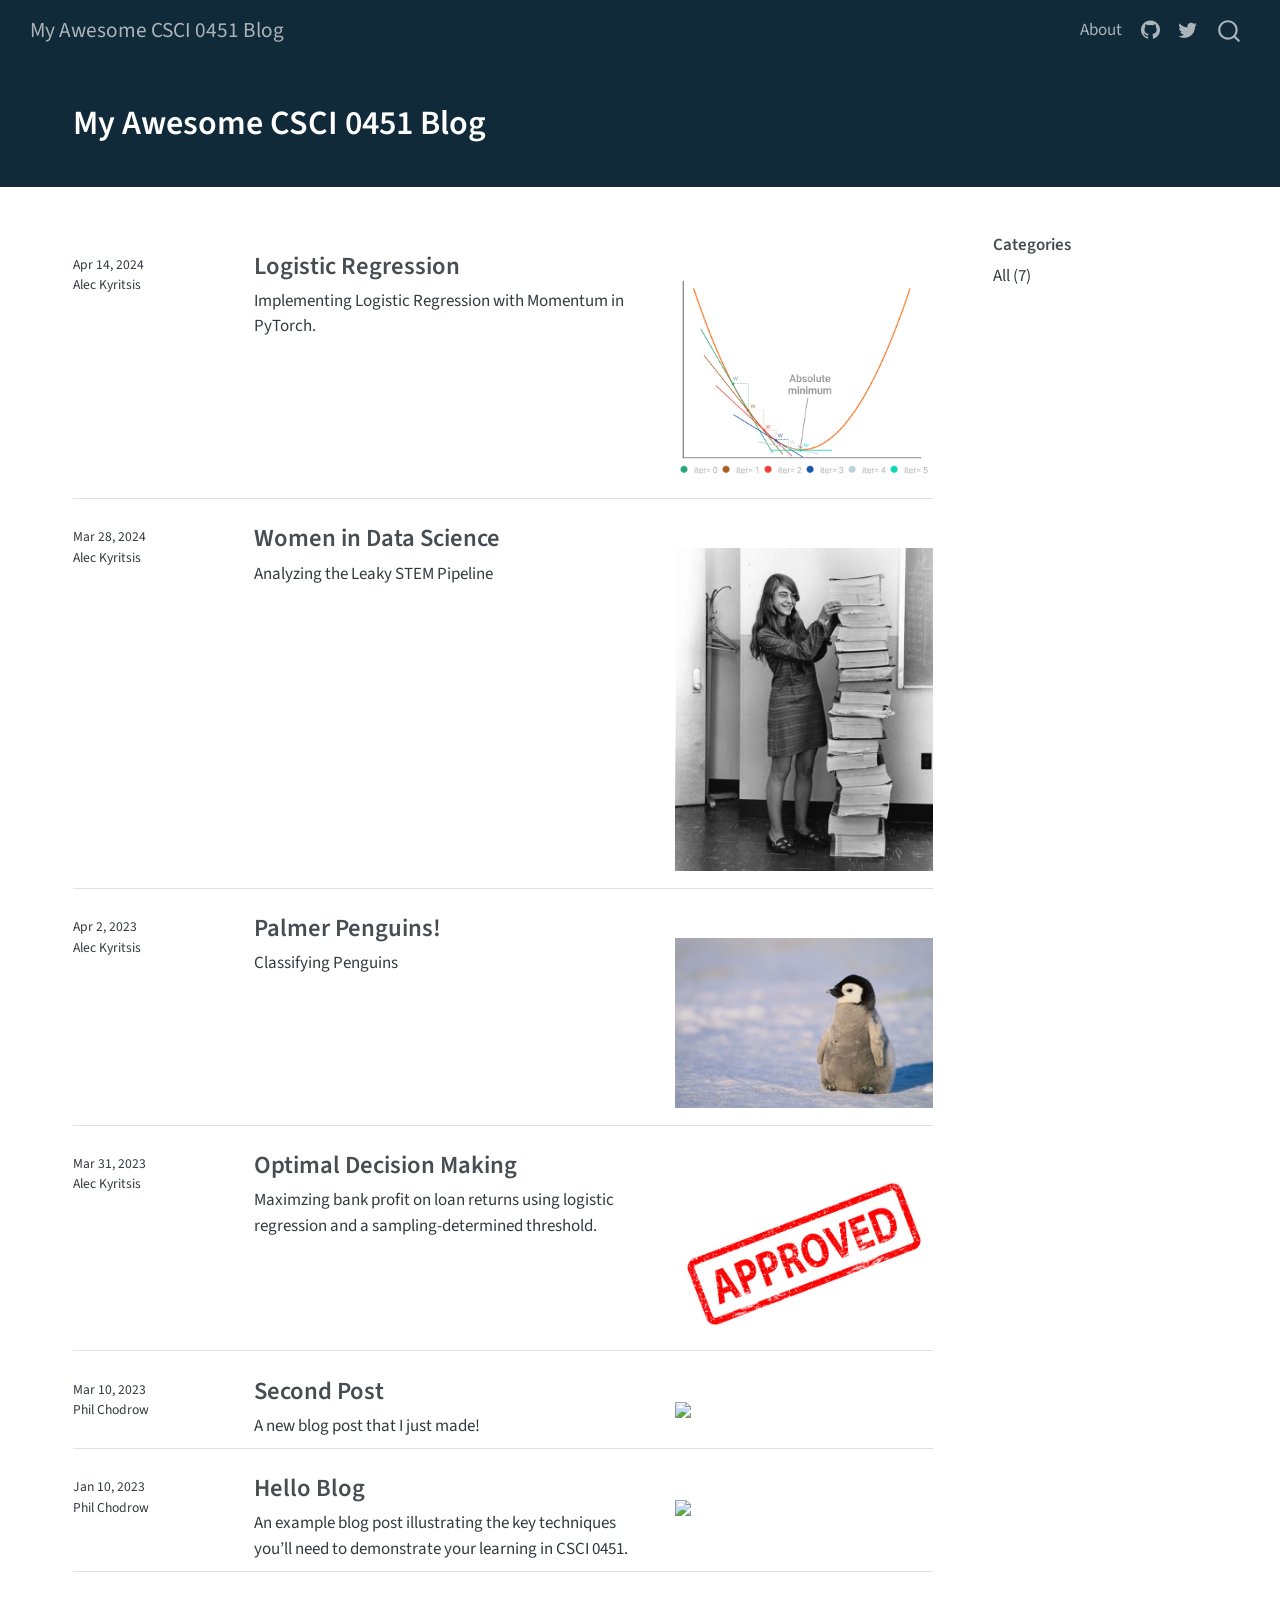
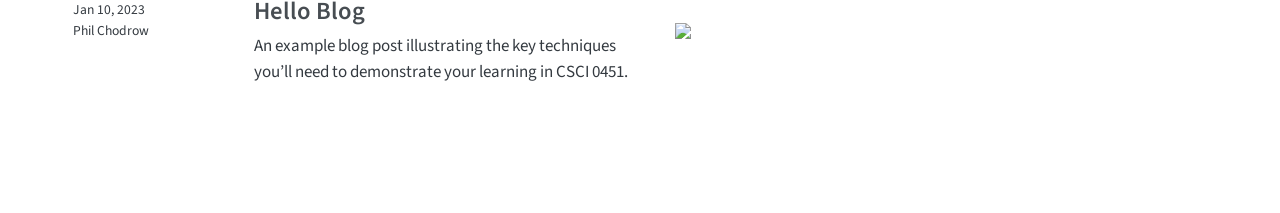
==== docs/index.html @ d85cbbcd "commit for optimal decision revision round #2" ====
<!DOCTYPE html>
<html xmlns="http://www.w3.org/1999/xhtml" lang="en" xml:lang="en"><head>

<meta charset="utf-8">
<meta name="generator" content="quarto-1.4.551">

<meta name="viewport" content="width=device-width, initial-scale=1.0, user-scalable=yes">


<title>My Awesome CSCI 0451 Blog</title>
<style>
code{white-space: pre-wrap;}
span.smallcaps{font-variant: small-caps;}
div.columns{display: flex; gap: min(4vw, 1.5em);}
div.column{flex: auto; overflow-x: auto;}
div.hanging-indent{margin-left: 1.5em; text-indent: -1.5em;}
ul.task-list{list-style: none;}
ul.task-list li input[type="checkbox"] {
  width: 0.8em;
  margin: 0 0.8em 0.2em -1em; /* quarto-specific, see https://github.com/quarto-dev/quarto-cli/issues/4556 */ 
  vertical-align: middle;
}
</style>


<script src="site_libs/quarto-nav/quarto-nav.js"></script>
<script src="site_libs/quarto-nav/headroom.min.js"></script>
<script src="site_libs/clipboard/clipboard.min.js"></script>
<script src="site_libs/quarto-search/autocomplete.umd.js"></script>
<script src="site_libs/quarto-search/fuse.min.js"></script>
<script src="site_libs/quarto-search/quarto-search.js"></script>
<meta name="quarto:offset" content="./">
<script src="site_libs/quarto-listing/list.min.js"></script>
<script src="site_libs/quarto-listing/quarto-listing.js"></script>
<script src="site_libs/quarto-html/quarto.js"></script>
<script src="site_libs/quarto-html/popper.min.js"></script>
<script src="site_libs/quarto-html/tippy.umd.min.js"></script>
<script src="site_libs/quarto-html/anchor.min.js"></script>
<link href="site_libs/quarto-html/tippy.css" rel="stylesheet">
<link href="site_libs/quarto-html/quarto-syntax-highlighting.css" rel="stylesheet" id="quarto-text-highlighting-styles">
<script src="site_libs/bootstrap/bootstrap.min.js"></script>
<link href="site_libs/bootstrap/bootstrap-icons.css" rel="stylesheet">
<link href="site_libs/bootstrap/bootstrap.min.css" rel="stylesheet" id="quarto-bootstrap" data-mode="light">
<script id="quarto-search-options" type="application/json">{
  "location": "navbar",
  "copy-button": false,
  "collapse-after": 3,
  "panel-placement": "end",
  "type": "overlay",
  "limit": 50,
  "keyboard-shortcut": [
    "f",
    "/",
    "s"
  ],
  "show-item-context": false,
  "language": {
    "search-no-results-text": "No results",
    "search-matching-documents-text": "matching documents",
    "search-copy-link-title": "Copy link to search",
    "search-hide-matches-text": "Hide additional matches",
    "search-more-match-text": "more match in this document",
    "search-more-matches-text": "more matches in this document",
    "search-clear-button-title": "Clear",
    "search-text-placeholder": "",
    "search-detached-cancel-button-title": "Cancel",
    "search-submit-button-title": "Submit",
    "search-label": "Search"
  }
}</script>
<script>

  window.document.addEventListener("DOMContentLoaded", function (_event) {
    const listingTargetEl = window.document.querySelector('#listing-listing .list');
    if (!listingTargetEl) {
      // No listing discovered, do not attach.
      return; 
    }

    const options = {
      valueNames: ['listing-date','listing-title','listing-author','listing-image','listing-description','listing-categories',{ data: ['index'] },{ data: ['categories'] },{ data: ['listing-date-sort'] },{ data: ['listing-file-modified-sort'] }],
      
      searchColumns: ["listing-date","listing-title","listing-author","listing-image","listing-description","listing-categories"],
    };

    window['quarto-listings'] = window['quarto-listings'] || {};
    window['quarto-listings']['listing-listing'] = new List('listing-listing', options);

    if (window['quarto-listing-loaded']) {
      window['quarto-listing-loaded']();
    }
  });

  window.addEventListener('hashchange',() => {
    if (window['quarto-listing-loaded']) {
      window['quarto-listing-loaded']();
    }
  })
  </script>
<style>

      .quarto-title-block .quarto-title-banner h1,
      .quarto-title-block .quarto-title-banner h2,
      .quarto-title-block .quarto-title-banner h3,
      .quarto-title-block .quarto-title-banner h4,
      .quarto-title-block .quarto-title-banner h5,
      .quarto-title-block .quarto-title-banner h6
      {
        color: white;
      }

      .quarto-title-block .quarto-title-banner {
        color: white;
background-image: url(img/landscape.png);
background-size: cover;
      }
</style>

  <script src="https://polyfill.io/v3/polyfill.min.js?features=es6"></script>
  <script src="https://cdn.jsdelivr.net/npm/mathjax@3/es5/tex-chtml-full.js" type="text/javascript"></script>

<script type="text/javascript">
const typesetMath = (el) => {
  if (window.MathJax) {
    // MathJax Typeset
    window.MathJax.typeset([el]);
  } else if (window.katex) {
    // KaTeX Render
    var mathElements = el.getElementsByClassName("math");
    var macros = [];
    for (var i = 0; i < mathElements.length; i++) {
      var texText = mathElements[i].firstChild;
      if (mathElements[i].tagName == "SPAN") {
        window.katex.render(texText.data, mathElements[i], {
          displayMode: mathElements[i].classList.contains('display'),
          throwOnError: false,
          macros: macros,
          fleqn: false
        });
      }
    }
  }
}
window.Quarto = {
  typesetMath
};
</script>

<link rel="stylesheet" href="styles.css">
</head>

<body class="nav-fixed">

<div id="quarto-search-results"></div>
  <header id="quarto-header" class="headroom fixed-top quarto-banner">
    <nav class="navbar navbar-expand-lg " data-bs-theme="dark">
      <div class="navbar-container container-fluid">
      <div class="navbar-brand-container mx-auto">
    <a class="navbar-brand" href="./index.html">
    <span class="navbar-title">My Awesome CSCI 0451 Blog</span>
    </a>
  </div>
            <div id="quarto-search" class="" title="Search"></div>
          <button class="navbar-toggler" type="button" data-bs-toggle="collapse" data-bs-target="#navbarCollapse" aria-controls="navbarCollapse" aria-expanded="false" aria-label="Toggle navigation" onclick="if (window.quartoToggleHeadroom) { window.quartoToggleHeadroom(); }">
  <span class="navbar-toggler-icon"></span>
</button>
          <div class="collapse navbar-collapse" id="navbarCollapse">
            <ul class="navbar-nav navbar-nav-scroll ms-auto">
  <li class="nav-item">
    <a class="nav-link" href="./about.html"> 
<span class="menu-text">About</span></a>
  </li>  
  <li class="nav-item compact">
    <a class="nav-link" href="https://github.com/"> <i class="bi bi-github" role="img">
</i> 
<span class="menu-text"></span></a>
  </li>  
  <li class="nav-item compact">
    <a class="nav-link" href="https://twitter.com"> <i class="bi bi-twitter" role="img">
</i> 
<span class="menu-text"></span></a>
  </li>  
</ul>
          </div> <!-- /navcollapse -->
          <div class="quarto-navbar-tools">
</div>
      </div> <!-- /container-fluid -->
    </nav>
</header>
<!-- content -->
<header id="title-block-header" class="quarto-title-block default page-columns page-full">
  <div class="quarto-title-banner page-columns page-full">
    <div class="quarto-title column-page-left">
      <h1 class="title">My Awesome CSCI 0451 Blog</h1>
                      </div>
  </div>
    
  
  <div class="quarto-title-meta column-page-left">

      
    
      
    </div>
    
  
  </header><div id="quarto-content" class="quarto-container page-columns page-rows-contents page-layout-full page-navbar">
<!-- sidebar -->
<!-- margin-sidebar -->
    <div id="quarto-margin-sidebar" class="sidebar margin-sidebar">
        
    <h5 class="quarto-listing-category-title">Categories</h5><div class="quarto-listing-category category-default"><div class="category" data-category="">All <span class="quarto-category-count">(7)</span></div></div></div>
<!-- main -->
<main class="content quarto-banner-title-block column-page-left" id="quarto-document-content">









<div class="quarto-listing quarto-listing-container-default" id="listing-listing">
<div class="list quarto-listing-default">
<div class="quarto-post image-right" data-index="0" data-listing-date-sort="1713067200000" data-listing-file-modified-sort="1713148514782" data-listing-date-modified-sort="NaN" data-listing-reading-time-sort="8" data-listing-word-count-sort="1480">
<div class="thumbnail">
<p><a href="./posts/logisticRegression/notebook.html" class="no-external"></a></p><a href="./posts/logisticRegression/notebook.html" class="no-external">
<p><img src="./posts/logisticRegression/media/descent.jpg" class="thumbnail-image"></p>
</a><p><a href="./posts/logisticRegression/notebook.html" class="no-external"></a></p>
</div>
<div class="body">
<h3 class="no-anchor listing-title">
<a href="./posts/logisticRegression/notebook.html" class="no-external">Logistic Regression</a>
</h3>
<div class="listing-subtitle">
<a href="./posts/logisticRegression/notebook.html" class="no-external"></a>
</div>
<div class="listing-description">
<a href="./posts/logisticRegression/notebook.html" class="no-external">Implementing Logistic Regression with Momentum in PyTorch.</a>
</div>
</div>
<div class="metadata">
<a href="./posts/logisticRegression/notebook.html" class="no-external">
<div class="listing-date">
Apr 14, 2024
</div>
<div class="listing-author">
Alec Kyritsis
</div>
</a>
</div>
</div>
<div class="quarto-post image-right" data-index="1" data-listing-date-sort="1711598400000" data-listing-file-modified-sort="1712752087262" data-listing-date-modified-sort="NaN" data-listing-reading-time-sort="9" data-listing-word-count-sort="1758">
<div class="thumbnail">
<p><a href="./posts/WomenInDataScience/index.html" class="no-external"></a></p><a href="./posts/WomenInDataScience/index.html" class="no-external">
<p><img src="./posts/WomenInDataScience/Images/Margaret_Hamilton.jpg" class="thumbnail-image"></p>
</a><p><a href="./posts/WomenInDataScience/index.html" class="no-external"></a></p>
</div>
<div class="body">
<h3 class="no-anchor listing-title">
<a href="./posts/WomenInDataScience/index.html" class="no-external">Women in Data Science</a>
</h3>
<div class="listing-subtitle">
<a href="./posts/WomenInDataScience/index.html" class="no-external"></a>
</div>
<div class="listing-description">
<a href="./posts/WomenInDataScience/index.html" class="no-external">Analyzing the Leaky STEM Pipeline</a>
</div>
</div>
<div class="metadata">
<a href="./posts/WomenInDataScience/index.html" class="no-external">
<div class="listing-date">
Mar 28, 2024
</div>
<div class="listing-author">
Alec Kyritsis
</div>
</a>
</div>
</div>
<div class="quarto-post image-right" data-index="2" data-listing-date-sort="1680408000000" data-listing-file-modified-sort="1712329752852" data-listing-date-modified-sort="NaN" data-listing-reading-time-sort="7" data-listing-word-count-sort="1225">
<div class="thumbnail">
<p><a href="./posts/palmerPenguins/index.html" class="no-external"></a></p><a href="./posts/palmerPenguins/index.html" class="no-external">
<p><img src="./posts/palmerPenguins/media/penguinSmall.jpg" class="thumbnail-image"></p>
</a><p><a href="./posts/palmerPenguins/index.html" class="no-external"></a></p>
</div>
<div class="body">
<h3 class="no-anchor listing-title">
<a href="./posts/palmerPenguins/index.html" class="no-external">Palmer Penguins!</a>
</h3>
<div class="listing-subtitle">
<a href="./posts/palmerPenguins/index.html" class="no-external"></a>
</div>
<div class="listing-description">
<a href="./posts/palmerPenguins/index.html" class="no-external">Classifying Penguins</a>
</div>
</div>
<div class="metadata">
<a href="./posts/palmerPenguins/index.html" class="no-external">
<div class="listing-date">
Apr 2, 2023
</div>
<div class="listing-author">
Alec Kyritsis
</div>
</a>
</div>
</div>
<div class="quarto-post image-right" data-index="3" data-listing-date-sort="1680235200000" data-listing-file-modified-sort="1713382897613" data-listing-date-modified-sort="NaN" data-listing-reading-time-sort="14" data-listing-word-count-sort="2653">
<div class="thumbnail">
<p><a href="./posts/OptimalDecisionMaking/index.html" class="no-external"></a></p><a href="./posts/OptimalDecisionMaking/index.html" class="no-external">
<p><img src="./posts/OptimalDecisionMaking/media/approve.jpg" class="thumbnail-image"></p>
</a><p><a href="./posts/OptimalDecisionMaking/index.html" class="no-external"></a></p>
</div>
<div class="body">
<h3 class="no-anchor listing-title">
<a href="./posts/OptimalDecisionMaking/index.html" class="no-external">Optimal Decision Making</a>
</h3>
<div class="listing-subtitle">
<a href="./posts/OptimalDecisionMaking/index.html" class="no-external"></a>
</div>
<div class="listing-description">
<a href="./posts/OptimalDecisionMaking/index.html" class="no-external">Maximzing bank profit on loan returns using logistic regression and a sampling-determined threshold.</a>
</div>
</div>
<div class="metadata">
<a href="./posts/OptimalDecisionMaking/index.html" class="no-external">
<div class="listing-date">
Mar 31, 2023
</div>
<div class="listing-author">
Alec Kyritsis
</div>
</a>
</div>
</div>
<div class="quarto-post image-right" data-index="4" data-listing-date-sort="1678424400000" data-listing-file-modified-sort="1710286100569" data-listing-date-modified-sort="NaN" data-listing-reading-time-sort="3" data-listing-word-count-sort="441">
<div class="thumbnail">
<p><a href="./posts/new-test-post/index.html" class="no-external"></a></p><a href="./posts/new-test-post/index.html" class="no-external">
<p><img src="./posts/new-test-post/image.jpg" class="thumbnail-image"></p>
</a><p><a href="./posts/new-test-post/index.html" class="no-external"></a></p>
</div>
<div class="body">
<h3 class="no-anchor listing-title">
<a href="./posts/new-test-post/index.html" class="no-external">Second Post</a>
</h3>
<div class="listing-subtitle">
<a href="./posts/new-test-post/index.html" class="no-external"></a>
</div>
<div class="listing-description">
<a href="./posts/new-test-post/index.html" class="no-external">A new blog post that I just made!</a>
</div>
</div>
<div class="metadata">
<a href="./posts/new-test-post/index.html" class="no-external">
<div class="listing-date">
Mar 10, 2023
</div>
<div class="listing-author">
Phil Chodrow
</div>
</a>
</div>
</div>
<div class="quarto-post image-right" data-index="5" data-listing-date-sort="1673326800000" data-listing-file-modified-sort="1710286100567" data-listing-date-modified-sort="NaN" data-listing-reading-time-sort="3" data-listing-word-count-sort="441">
<div class="thumbnail">
<p><a href="./posts/blog-template/index.html" class="no-external"></a></p><a href="./posts/blog-template/index.html" class="no-external">
<p><img src="./posts/blog-template/image.jpg" class="thumbnail-image"></p>
</a><p><a href="./posts/blog-template/index.html" class="no-external"></a></p>
</div>
<div class="body">
<h3 class="no-anchor listing-title">
<a href="./posts/blog-template/index.html" class="no-external">Hello Blog</a>
</h3>
<div class="listing-subtitle">
<a href="./posts/blog-template/index.html" class="no-external"></a>
</div>
<div class="listing-description">
<a href="./posts/blog-template/index.html" class="no-external">An example blog post illustrating the key techniques you’ll need to demonstrate your learning in CSCI 0451.</a>
</div>
</div>
<div class="metadata">
<a href="./posts/blog-template/index.html" class="no-external">
<div class="listing-date">
Jan 10, 2023
</div>
<div class="listing-author">
Phil Chodrow
</div>
</a>
</div>
</div>
<div class="quarto-post image-right" data-index="6" data-listing-date-sort="1673326800000" data-listing-file-modified-sort="1710286100567" data-listing-date-modified-sort="NaN" data-listing-reading-time-sort="3" data-listing-word-count-sort="441">
<div class="thumbnail">
<p><a href="./posts/example-blog-post/index.html" class="no-external"></a></p><a href="./posts/example-blog-post/index.html" class="no-external">
<p><img src="./posts/example-blog-post/image.jpg" class="thumbnail-image"></p>
</a><p><a href="./posts/example-blog-post/index.html" class="no-external"></a></p>
</div>
<div class="body">
<h3 class="no-anchor listing-title">
<a href="./posts/example-blog-post/index.html" class="no-external">Hello Blog</a>
</h3>
<div class="listing-subtitle">
<a href="./posts/example-blog-post/index.html" class="no-external"></a>
</div>
<div class="listing-description">
<a href="./posts/example-blog-post/index.html" class="no-external">An example blog post illustrating the key techniques you’ll need to demonstrate your learning in CSCI 0451.</a>
</div>
</div>
<div class="metadata">
<a href="./posts/example-blog-post/index.html" class="no-external">
<div class="listing-date">
Jan 10, 2023
</div>
<div class="listing-author">
Phil Chodrow
</div>
</a>
</div>
</div>
</div>
<div class="listing-no-matching d-none">
No matching items
</div>
</div></main> <!-- /main -->
<script id="quarto-html-after-body" type="application/javascript">
window.document.addEventListener("DOMContentLoaded", function (event) {
  const toggleBodyColorMode = (bsSheetEl) => {
    const mode = bsSheetEl.getAttribute("data-mode");
    const bodyEl = window.document.querySelector("body");
    if (mode === "dark") {
      bodyEl.classList.add("quarto-dark");
      bodyEl.classList.remove("quarto-light");
    } else {
      bodyEl.classList.add("quarto-light");
      bodyEl.classList.remove("quarto-dark");
    }
  }
  const toggleBodyColorPrimary = () => {
    const bsSheetEl = window.document.querySelector("link#quarto-bootstrap");
    if (bsSheetEl) {
      toggleBodyColorMode(bsSheetEl);
    }
  }
  toggleBodyColorPrimary();  
  const icon = "";
  const anchorJS = new window.AnchorJS();
  anchorJS.options = {
    placement: 'right',
    icon: icon
  };
  anchorJS.add('.anchored');
  const isCodeAnnotation = (el) => {
    for (const clz of el.classList) {
      if (clz.startsWith('code-annotation-')) {                     
        return true;
      }
    }
    return false;
  }
  const clipboard = new window.ClipboardJS('.code-copy-button', {
    text: function(trigger) {
      const codeEl = trigger.previousElementSibling.cloneNode(true);
      for (const childEl of codeEl.children) {
        if (isCodeAnnotation(childEl)) {
          childEl.remove();
        }
      }
      return codeEl.innerText;
    }
  });
  clipboard.on('success', function(e) {
    // button target
    const button = e.trigger;
    // don't keep focus
    button.blur();
    // flash "checked"
    button.classList.add('code-copy-button-checked');
    var currentTitle = button.getAttribute("title");
    button.setAttribute("title", "Copied!");
    let tooltip;
    if (window.bootstrap) {
      button.setAttribute("data-bs-toggle", "tooltip");
      button.setAttribute("data-bs-placement", "left");
      button.setAttribute("data-bs-title", "Copied!");
      tooltip = new bootstrap.Tooltip(button, 
        { trigger: "manual", 
          customClass: "code-copy-button-tooltip",
          offset: [0, -8]});
      tooltip.show();    
    }
    setTimeout(function() {
      if (tooltip) {
        tooltip.hide();
        button.removeAttribute("data-bs-title");
        button.removeAttribute("data-bs-toggle");
        button.removeAttribute("data-bs-placement");
      }
      button.setAttribute("title", currentTitle);
      button.classList.remove('code-copy-button-checked');
    }, 1000);
    // clear code selection
    e.clearSelection();
  });
    var localhostRegex = new RegExp(/^(?:http|https):\/\/localhost\:?[0-9]*\//);
    var mailtoRegex = new RegExp(/^mailto:/);
      var filterRegex = new RegExp('/' + window.location.host + '/');
    var isInternal = (href) => {
        return filterRegex.test(href) || localhostRegex.test(href) || mailtoRegex.test(href);
    }
    // Inspect non-navigation links and adorn them if external
 	var links = window.document.querySelectorAll('a[href]:not(.nav-link):not(.navbar-brand):not(.toc-action):not(.sidebar-link):not(.sidebar-item-toggle):not(.pagination-link):not(.no-external):not([aria-hidden]):not(.dropdown-item):not(.quarto-navigation-tool)');
    for (var i=0; i<links.length; i++) {
      const link = links[i];
      if (!isInternal(link.href)) {
        // undo the damage that might have been done by quarto-nav.js in the case of
        // links that we want to consider external
        if (link.dataset.originalHref !== undefined) {
          link.href = link.dataset.originalHref;
        }
      }
    }
  function tippyHover(el, contentFn, onTriggerFn, onUntriggerFn) {
    const config = {
      allowHTML: true,
      maxWidth: 500,
      delay: 100,
      arrow: false,
      appendTo: function(el) {
          return el.parentElement;
      },
      interactive: true,
      interactiveBorder: 10,
      theme: 'quarto',
      placement: 'bottom-start',
    };
    if (contentFn) {
      config.content = contentFn;
    }
    if (onTriggerFn) {
      config.onTrigger = onTriggerFn;
    }
    if (onUntriggerFn) {
      config.onUntrigger = onUntriggerFn;
    }
    window.tippy(el, config); 
  }
  const noterefs = window.document.querySelectorAll('a[role="doc-noteref"]');
  for (var i=0; i<noterefs.length; i++) {
    const ref = noterefs[i];
    tippyHover(ref, function() {
      // use id or data attribute instead here
      let href = ref.getAttribute('data-footnote-href') || ref.getAttribute('href');
      try { href = new URL(href).hash; } catch {}
      const id = href.replace(/^#\/?/, "");
      const note = window.document.getElementById(id);
      if (note) {
        return note.innerHTML;
      } else {
        return "";
      }
    });
  }
  const xrefs = window.document.querySelectorAll('a.quarto-xref');
  const processXRef = (id, note) => {
    // Strip column container classes
    const stripColumnClz = (el) => {
      el.classList.remove("page-full", "page-columns");
      if (el.children) {
        for (const child of el.children) {
          stripColumnClz(child);
        }
      }
    }
    stripColumnClz(note)
    if (id === null || id.startsWith('sec-')) {
      // Special case sections, only their first couple elements
      const container = document.createElement("div");
      if (note.children && note.children.length > 2) {
        container.appendChild(note.children[0].cloneNode(true));
        for (let i = 1; i < note.children.length; i++) {
          const child = note.children[i];
          if (child.tagName === "P" && child.innerText === "") {
            continue;
          } else {
            container.appendChild(child.cloneNode(true));
            break;
          }
        }
        if (window.Quarto?.typesetMath) {
          window.Quarto.typesetMath(container);
        }
        return container.innerHTML
      } else {
        if (window.Quarto?.typesetMath) {
          window.Quarto.typesetMath(note);
        }
        return note.innerHTML;
      }
    } else {
      // Remove any anchor links if they are present
      const anchorLink = note.querySelector('a.anchorjs-link');
      if (anchorLink) {
        anchorLink.remove();
      }
      if (window.Quarto?.typesetMath) {
        window.Quarto.typesetMath(note);
      }
      // TODO in 1.5, we should make sure this works without a callout special case
      if (note.classList.contains("callout")) {
        return note.outerHTML;
      } else {
        return note.innerHTML;
      }
    }
  }
  for (var i=0; i<xrefs.length; i++) {
    const xref = xrefs[i];
    tippyHover(xref, undefined, function(instance) {
      instance.disable();
      let url = xref.getAttribute('href');
      let hash = undefined; 
      if (url.startsWith('#')) {
        hash = url;
      } else {
        try { hash = new URL(url).hash; } catch {}
      }
      if (hash) {
        const id = hash.replace(/^#\/?/, "");
        const note = window.document.getElementById(id);
        if (note !== null) {
          try {
            const html = processXRef(id, note.cloneNode(true));
            instance.setContent(html);
          } finally {
            instance.enable();
            instance.show();
          }
        } else {
          // See if we can fetch this
          fetch(url.split('#')[0])
          .then(res => res.text())
          .then(html => {
            const parser = new DOMParser();
            const htmlDoc = parser.parseFromString(html, "text/html");
            const note = htmlDoc.getElementById(id);
            if (note !== null) {
              const html = processXRef(id, note);
              instance.setContent(html);
            } 
          }).finally(() => {
            instance.enable();
            instance.show();
          });
        }
      } else {
        // See if we can fetch a full url (with no hash to target)
        // This is a special case and we should probably do some content thinning / targeting
        fetch(url)
        .then(res => res.text())
        .then(html => {
          const parser = new DOMParser();
          const htmlDoc = parser.parseFromString(html, "text/html");
          const note = htmlDoc.querySelector('main.content');
          if (note !== null) {
            // This should only happen for chapter cross references
            // (since there is no id in the URL)
            // remove the first header
            if (note.children.length > 0 && note.children[0].tagName === "HEADER") {
              note.children[0].remove();
            }
            const html = processXRef(null, note);
            instance.setContent(html);
          } 
        }).finally(() => {
          instance.enable();
          instance.show();
        });
      }
    }, function(instance) {
    });
  }
      let selectedAnnoteEl;
      const selectorForAnnotation = ( cell, annotation) => {
        let cellAttr = 'data-code-cell="' + cell + '"';
        let lineAttr = 'data-code-annotation="' +  annotation + '"';
        const selector = 'span[' + cellAttr + '][' + lineAttr + ']';
        return selector;
      }
      const selectCodeLines = (annoteEl) => {
        const doc = window.document;
        const targetCell = annoteEl.getAttribute("data-target-cell");
        const targetAnnotation = annoteEl.getAttribute("data-target-annotation");
        const annoteSpan = window.document.querySelector(selectorForAnnotation(targetCell, targetAnnotation));
        const lines = annoteSpan.getAttribute("data-code-lines").split(",");
        const lineIds = lines.map((line) => {
          return targetCell + "-" + line;
        })
        let top = null;
        let height = null;
        let parent = null;
        if (lineIds.length > 0) {
            //compute the position of the single el (top and bottom and make a div)
            const el = window.document.getElementById(lineIds[0]);
            top = el.offsetTop;
            height = el.offsetHeight;
            parent = el.parentElement.parentElement;
          if (lineIds.length > 1) {
            const lastEl = window.document.getElementById(lineIds[lineIds.length - 1]);
            const bottom = lastEl.offsetTop + lastEl.offsetHeight;
            height = bottom - top;
          }
          if (top !== null && height !== null && parent !== null) {
            // cook up a div (if necessary) and position it 
            let div = window.document.getElementById("code-annotation-line-highlight");
            if (div === null) {
              div = window.document.createElement("div");
              div.setAttribute("id", "code-annotation-line-highlight");
              div.style.position = 'absolute';
              parent.appendChild(div);
            }
            div.style.top = top - 2 + "px";
            div.style.height = height + 4 + "px";
            div.style.left = 0;
            let gutterDiv = window.document.getElementById("code-annotation-line-highlight-gutter");
            if (gutterDiv === null) {
              gutterDiv = window.document.createElement("div");
              gutterDiv.setAttribute("id", "code-annotation-line-highlight-gutter");
              gutterDiv.style.position = 'absolute';
              const codeCell = window.document.getElementById(targetCell);
              const gutter = codeCell.querySelector('.code-annotation-gutter');
              gutter.appendChild(gutterDiv);
            }
            gutterDiv.style.top = top - 2 + "px";
            gutterDiv.style.height = height + 4 + "px";
          }
          selectedAnnoteEl = annoteEl;
        }
      };
      const unselectCodeLines = () => {
        const elementsIds = ["code-annotation-line-highlight", "code-annotation-line-highlight-gutter"];
        elementsIds.forEach((elId) => {
          const div = window.document.getElementById(elId);
          if (div) {
            div.remove();
          }
        });
        selectedAnnoteEl = undefined;
      };
        // Handle positioning of the toggle
    window.addEventListener(
      "resize",
      throttle(() => {
        elRect = undefined;
        if (selectedAnnoteEl) {
          selectCodeLines(selectedAnnoteEl);
        }
      }, 10)
    );
    function throttle(fn, ms) {
    let throttle = false;
    let timer;
      return (...args) => {
        if(!throttle) { // first call gets through
            fn.apply(this, args);
            throttle = true;
        } else { // all the others get throttled
            if(timer) clearTimeout(timer); // cancel #2
            timer = setTimeout(() => {
              fn.apply(this, args);
              timer = throttle = false;
            }, ms);
        }
      };
    }
      // Attach click handler to the DT
      const annoteDls = window.document.querySelectorAll('dt[data-target-cell]');
      for (const annoteDlNode of annoteDls) {
        annoteDlNode.addEventListener('click', (event) => {
          const clickedEl = event.target;
          if (clickedEl !== selectedAnnoteEl) {
            unselectCodeLines();
            const activeEl = window.document.querySelector('dt[data-target-cell].code-annotation-active');
            if (activeEl) {
              activeEl.classList.remove('code-annotation-active');
            }
            selectCodeLines(clickedEl);
            clickedEl.classList.add('code-annotation-active');
          } else {
            // Unselect the line
            unselectCodeLines();
            clickedEl.classList.remove('code-annotation-active');
          }
        });
      }
  const findCites = (el) => {
    const parentEl = el.parentElement;
    if (parentEl) {
      const cites = parentEl.dataset.cites;
      if (cites) {
        return {
          el,
          cites: cites.split(' ')
        };
      } else {
        return findCites(el.parentElement)
      }
    } else {
      return undefined;
    }
  };
  var bibliorefs = window.document.querySelectorAll('a[role="doc-biblioref"]');
  for (var i=0; i<bibliorefs.length; i++) {
    const ref = bibliorefs[i];
    const citeInfo = findCites(ref);
    if (citeInfo) {
      tippyHover(citeInfo.el, function() {
        var popup = window.document.createElement('div');
        citeInfo.cites.forEach(function(cite) {
          var citeDiv = window.document.createElement('div');
          citeDiv.classList.add('hanging-indent');
          citeDiv.classList.add('csl-entry');
          var biblioDiv = window.document.getElementById('ref-' + cite);
          if (biblioDiv) {
            citeDiv.innerHTML = biblioDiv.innerHTML;
          }
          popup.appendChild(citeDiv);
        });
        return popup.innerHTML;
      });
    }
  }
});
</script>
</div> <!-- /content -->




</body></html>
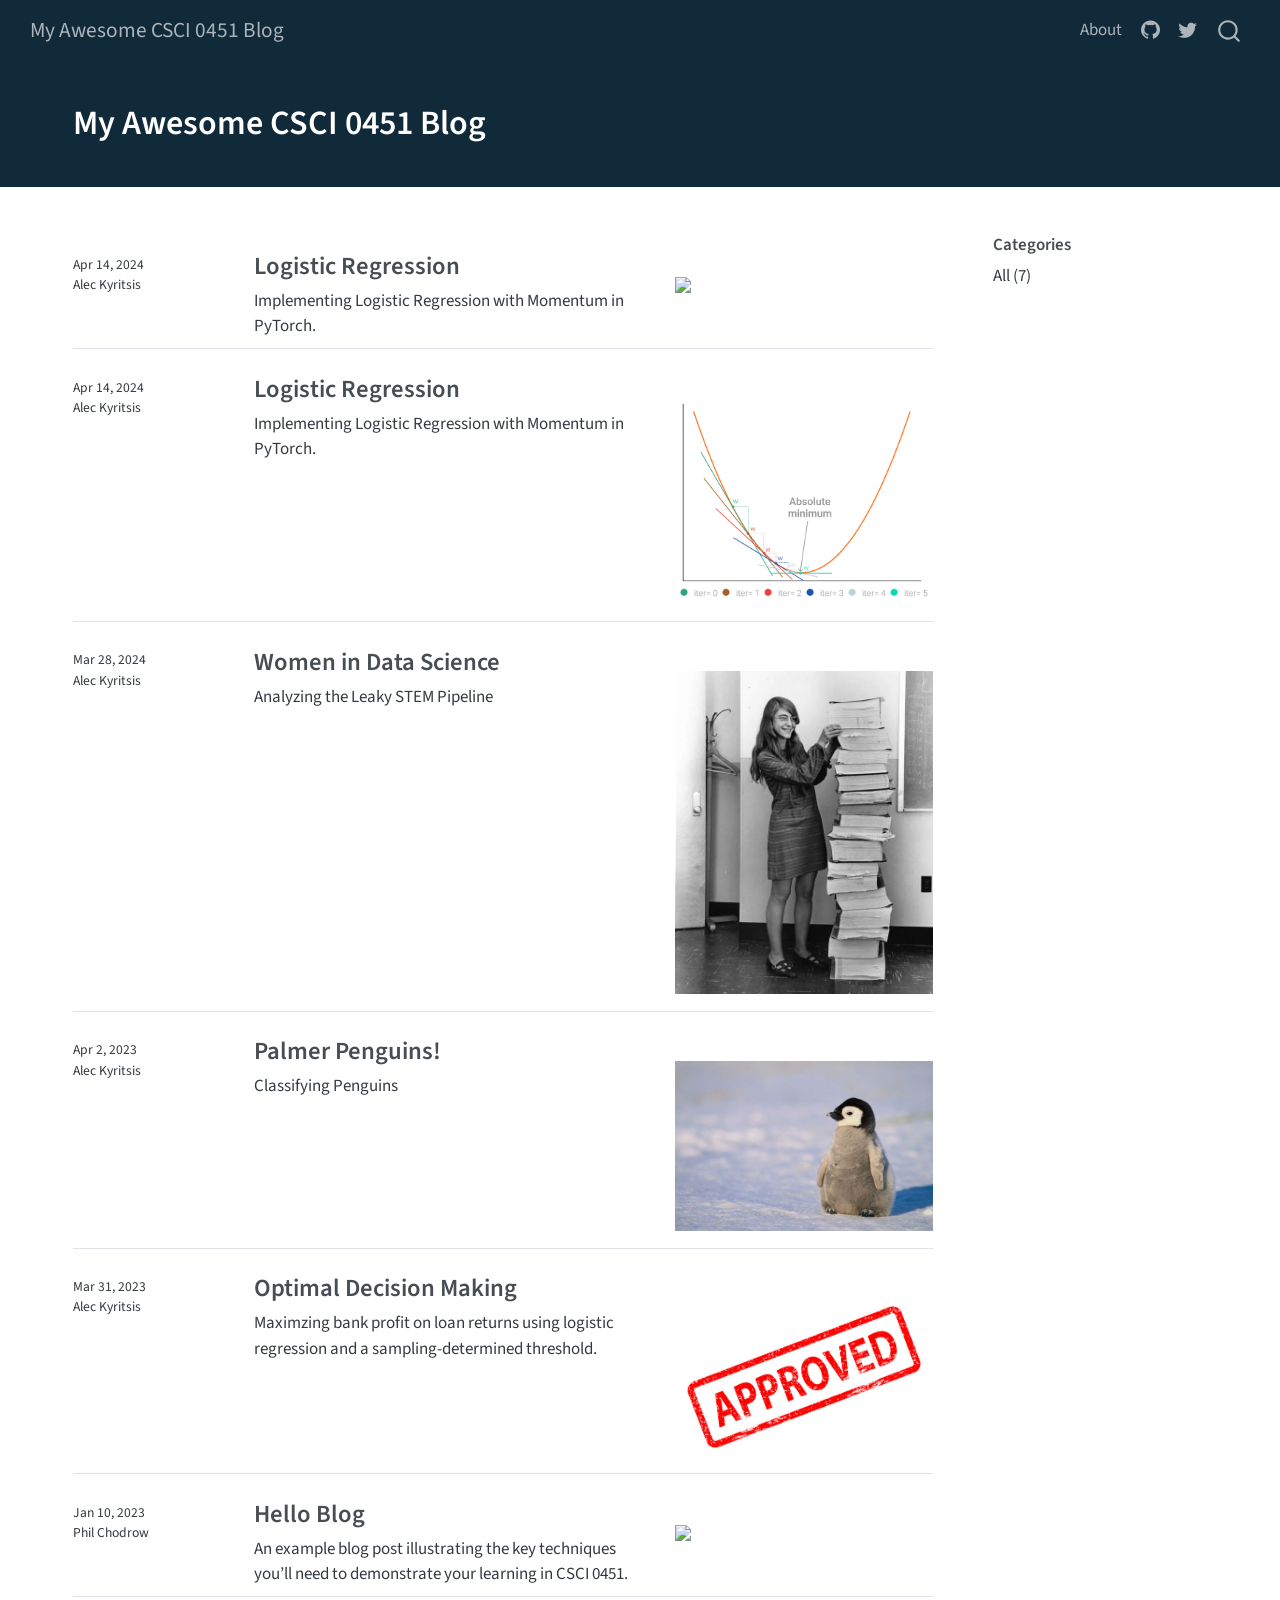
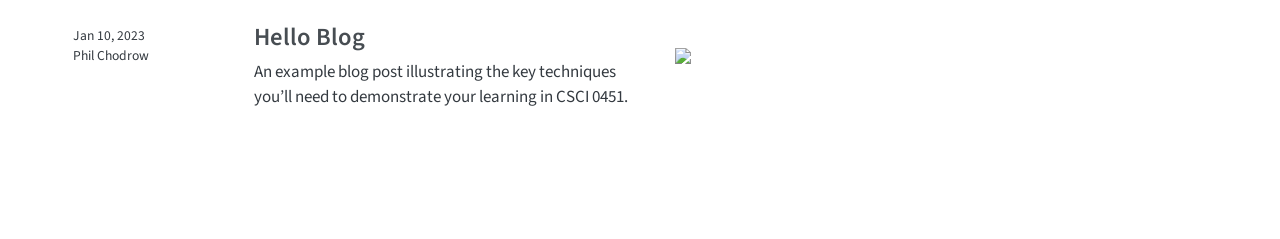
==== commit 494bf40a: "First round of revisions to logistic regression." ====
--- a/docs/index.html
+++ b/docs/index.html
@@ -223,7 +223,35 @@
 
 <div class="quarto-listing quarto-listing-container-default" id="listing-listing">
 <div class="list quarto-listing-default">
-<div class="quarto-post image-right" data-index="0" data-listing-date-sort="1713067200000" data-listing-file-modified-sort="1713148514782" data-listing-date-modified-sort="NaN" data-listing-reading-time-sort="8" data-listing-word-count-sort="1480">
+<div class="quarto-post image-right" data-index="0" data-listing-date-sort="1713067200000" data-listing-file-modified-sort="1713824153702" data-listing-date-modified-sort="NaN" data-listing-reading-time-sort="10" data-listing-word-count-sort="1978">
+<div class="thumbnail">
+<p><a href="./posts/NewtonMethod/index.html" class="no-external"></a></p><a href="./posts/NewtonMethod/index.html" class="no-external">
+<p><img src="./posts/NewtonMethod/media/newton.jpg" class="thumbnail-image"></p>
+</a><p><a href="./posts/NewtonMethod/index.html" class="no-external"></a></p>
+</div>
+<div class="body">
+<h3 class="no-anchor listing-title">
+<a href="./posts/NewtonMethod/index.html" class="no-external">Logistic Regression</a>
+</h3>
+<div class="listing-subtitle">
+<a href="./posts/NewtonMethod/index.html" class="no-external"></a>
+</div>
+<div class="listing-description">
+<a href="./posts/NewtonMethod/index.html" class="no-external">Implementing Logistic Regression with Momentum in PyTorch.</a>
+</div>
+</div>
+<div class="metadata">
+<a href="./posts/NewtonMethod/index.html" class="no-external">
+<div class="listing-date">
+Apr 14, 2024
+</div>
+<div class="listing-author">
+Alec Kyritsis
+</div>
+</a>
+</div>
+</div>
+<div class="quarto-post image-right" data-index="1" data-listing-date-sort="1713067200000" data-listing-file-modified-sort="1713837671725" data-listing-date-modified-sort="NaN" data-listing-reading-time-sort="9" data-listing-word-count-sort="1605">
 <div class="thumbnail">
 <p><a href="./posts/logisticRegression/notebook.html" class="no-external"></a></p><a href="./posts/logisticRegression/notebook.html" class="no-external">
 <p><img src="./posts/logisticRegression/media/descent.jpg" class="thumbnail-image"></p>
@@ -251,7 +279,7 @@
 </a>
 </div>
 </div>
-<div class="quarto-post image-right" data-index="1" data-listing-date-sort="1711598400000" data-listing-file-modified-sort="1712752087262" data-listing-date-modified-sort="NaN" data-listing-reading-time-sort="9" data-listing-word-count-sort="1758">
+<div class="quarto-post image-right" data-index="2" data-listing-date-sort="1711598400000" data-listing-file-modified-sort="1712752087262" data-listing-date-modified-sort="NaN" data-listing-reading-time-sort="9" data-listing-word-count-sort="1758">
 <div class="thumbnail">
 <p><a href="./posts/WomenInDataScience/index.html" class="no-external"></a></p><a href="./posts/WomenInDataScience/index.html" class="no-external">
 <p><img src="./posts/WomenInDataScience/Images/Margaret_Hamilton.jpg" class="thumbnail-image"></p>
@@ -279,7 +307,7 @@
 </a>
 </div>
 </div>
-<div class="quarto-post image-right" data-index="2" data-listing-date-sort="1680408000000" data-listing-file-modified-sort="1712329752852" data-listing-date-modified-sort="NaN" data-listing-reading-time-sort="7" data-listing-word-count-sort="1225">
+<div class="quarto-post image-right" data-index="3" data-listing-date-sort="1680408000000" data-listing-file-modified-sort="1712329752852" data-listing-date-modified-sort="NaN" data-listing-reading-time-sort="7" data-listing-word-count-sort="1225">
 <div class="thumbnail">
 <p><a href="./posts/palmerPenguins/index.html" class="no-external"></a></p><a href="./posts/palmerPenguins/index.html" class="no-external">
 <p><img src="./posts/palmerPenguins/media/penguinSmall.jpg" class="thumbnail-image"></p>
@@ -307,7 +335,7 @@
 </a>
 </div>
 </div>
-<div class="quarto-post image-right" data-index="3" data-listing-date-sort="1680235200000" data-listing-file-modified-sort="1713382897613" data-listing-date-modified-sort="NaN" data-listing-reading-time-sort="14" data-listing-word-count-sort="2653">
+<div class="quarto-post image-right" data-index="4" data-listing-date-sort="1680235200000" data-listing-file-modified-sort="1713383385575" data-listing-date-modified-sort="NaN" data-listing-reading-time-sort="14" data-listing-word-count-sort="2637">
 <div class="thumbnail">
 <p><a href="./posts/OptimalDecisionMaking/index.html" class="no-external"></a></p><a href="./posts/OptimalDecisionMaking/index.html" class="no-external">
 <p><img src="./posts/OptimalDecisionMaking/media/approve.jpg" class="thumbnail-image"></p>
@@ -331,34 +359,6 @@
 </div>
 <div class="listing-author">
 Alec Kyritsis
-</div>
-</a>
-</div>
-</div>
-<div class="quarto-post image-right" data-index="4" data-listing-date-sort="1678424400000" data-listing-file-modified-sort="1710286100569" data-listing-date-modified-sort="NaN" data-listing-reading-time-sort="3" data-listing-word-count-sort="441">
-<div class="thumbnail">
-<p><a href="./posts/new-test-post/index.html" class="no-external"></a></p><a href="./posts/new-test-post/index.html" class="no-external">
-<p><img src="./posts/new-test-post/image.jpg" class="thumbnail-image"></p>
-</a><p><a href="./posts/new-test-post/index.html" class="no-external"></a></p>
-</div>
-<div class="body">
-<h3 class="no-anchor listing-title">
-<a href="./posts/new-test-post/index.html" class="no-external">Second Post</a>
-</h3>
-<div class="listing-subtitle">
-<a href="./posts/new-test-post/index.html" class="no-external"></a>
-</div>
-<div class="listing-description">
-<a href="./posts/new-test-post/index.html" class="no-external">A new blog post that I just made!</a>
-</div>
-</div>
-<div class="metadata">
-<a href="./posts/new-test-post/index.html" class="no-external">
-<div class="listing-date">
-Mar 10, 2023
-</div>
-<div class="listing-author">
-Phil Chodrow
 </div>
 </a>
 </div>
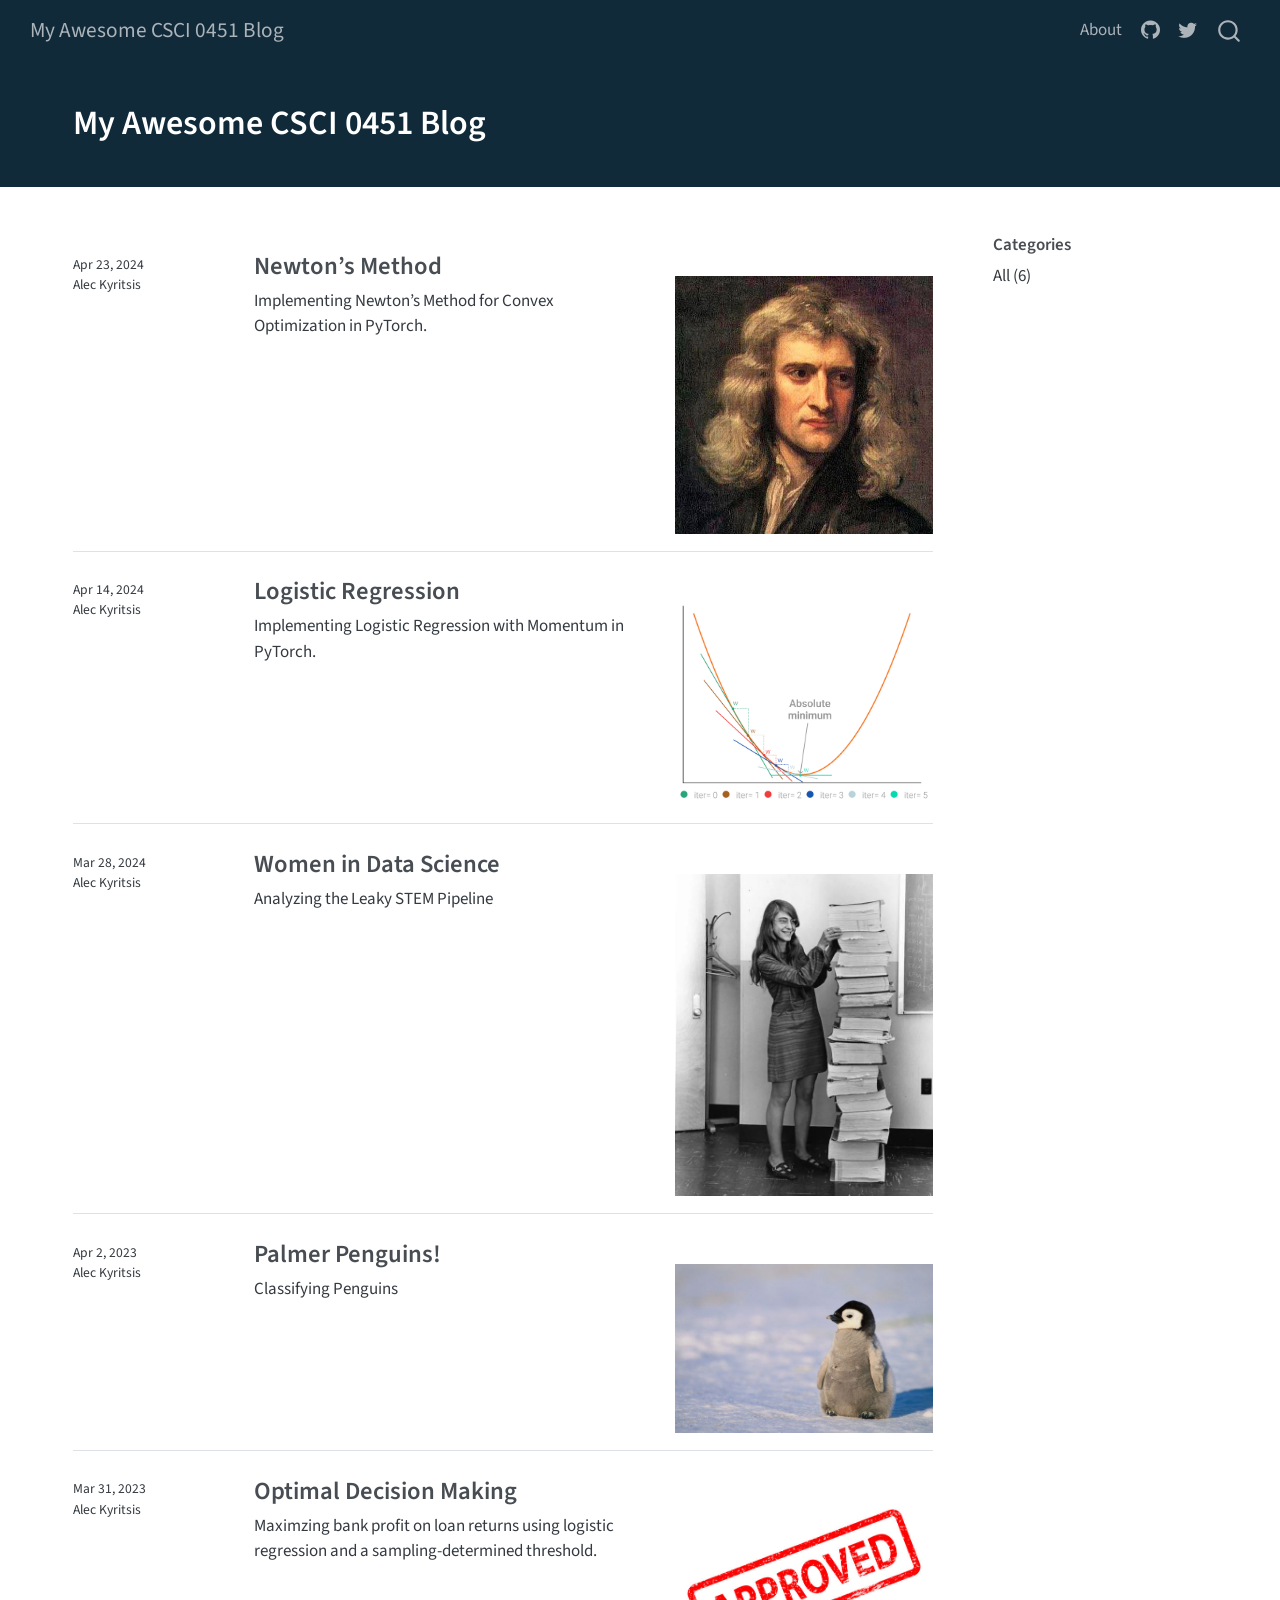
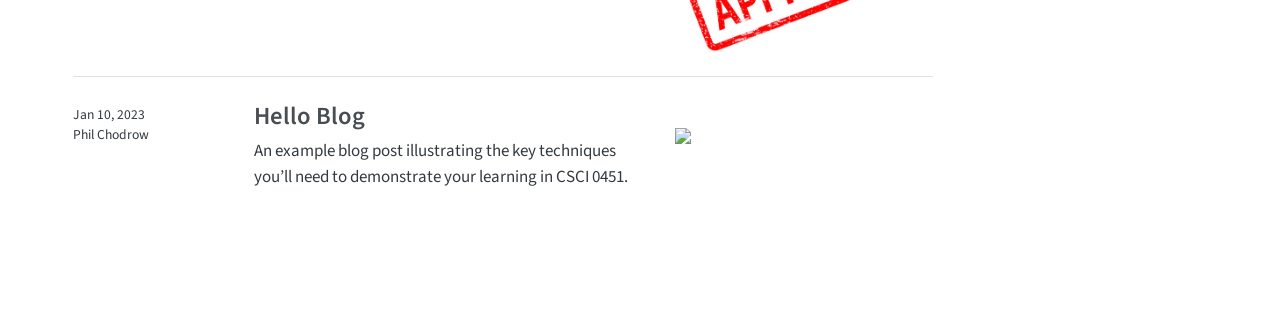
==== commit 7b92bb5e: "Title changes for Newton's Method Blog Post" ====
--- a/docs/index.html
+++ b/docs/index.html
@@ -209,7 +209,7 @@
 <!-- margin-sidebar -->
     <div id="quarto-margin-sidebar" class="sidebar margin-sidebar">
         
-    <h5 class="quarto-listing-category-title">Categories</h5><div class="quarto-listing-category category-default"><div class="category" data-category="">All <span class="quarto-category-count">(7)</span></div></div></div>
+    <h5 class="quarto-listing-category-title">Categories</h5><div class="quarto-listing-category category-default"><div class="category" data-category="">All <span class="quarto-category-count">(6)</span></div></div></div>
 <!-- main -->
 <main class="content quarto-banner-title-block column-page-left" id="quarto-document-content">
 
@@ -223,7 +223,7 @@
 
 <div class="quarto-listing quarto-listing-container-default" id="listing-listing">
 <div class="list quarto-listing-default">
-<div class="quarto-post image-right" data-index="0" data-listing-date-sort="1713067200000" data-listing-file-modified-sort="1713824153702" data-listing-date-modified-sort="NaN" data-listing-reading-time-sort="10" data-listing-word-count-sort="1978">
+<div class="quarto-post image-right" data-index="0" data-listing-date-sort="1713844800000" data-listing-file-modified-sort="1713916124027" data-listing-date-modified-sort="NaN" data-listing-reading-time-sort="10" data-listing-word-count-sort="1998">
 <div class="thumbnail">
 <p><a href="./posts/NewtonMethod/index.html" class="no-external"></a></p><a href="./posts/NewtonMethod/index.html" class="no-external">
 <p><img src="./posts/NewtonMethod/media/newton.jpg" class="thumbnail-image"></p>
@@ -231,19 +231,19 @@
 </div>
 <div class="body">
 <h3 class="no-anchor listing-title">
-<a href="./posts/NewtonMethod/index.html" class="no-external">Logistic Regression</a>
+<a href="./posts/NewtonMethod/index.html" class="no-external">Newton’s Method</a>
 </h3>
 <div class="listing-subtitle">
 <a href="./posts/NewtonMethod/index.html" class="no-external"></a>
 </div>
 <div class="listing-description">
-<a href="./posts/NewtonMethod/index.html" class="no-external">Implementing Logistic Regression with Momentum in PyTorch.</a>
+<a href="./posts/NewtonMethod/index.html" class="no-external">Implementing Newton’s Method for Convex Optimization in PyTorch.</a>
 </div>
 </div>
 <div class="metadata">
 <a href="./posts/NewtonMethod/index.html" class="no-external">
 <div class="listing-date">
-Apr 14, 2024
+Apr 23, 2024
 </div>
 <div class="listing-author">
 Alec Kyritsis
@@ -382,34 +382,6 @@
 </div>
 <div class="metadata">
 <a href="./posts/blog-template/index.html" class="no-external">
-<div class="listing-date">
-Jan 10, 2023
-</div>
-<div class="listing-author">
-Phil Chodrow
-</div>
-</a>
-</div>
-</div>
-<div class="quarto-post image-right" data-index="6" data-listing-date-sort="1673326800000" data-listing-file-modified-sort="1710286100567" data-listing-date-modified-sort="NaN" data-listing-reading-time-sort="3" data-listing-word-count-sort="441">
-<div class="thumbnail">
-<p><a href="./posts/example-blog-post/index.html" class="no-external"></a></p><a href="./posts/example-blog-post/index.html" class="no-external">
-<p><img src="./posts/example-blog-post/image.jpg" class="thumbnail-image"></p>
-</a><p><a href="./posts/example-blog-post/index.html" class="no-external"></a></p>
-</div>
-<div class="body">
-<h3 class="no-anchor listing-title">
-<a href="./posts/example-blog-post/index.html" class="no-external">Hello Blog</a>
-</h3>
-<div class="listing-subtitle">
-<a href="./posts/example-blog-post/index.html" class="no-external"></a>
-</div>
-<div class="listing-description">
-<a href="./posts/example-blog-post/index.html" class="no-external">An example blog post illustrating the key techniques you’ll need to demonstrate your learning in CSCI 0451.</a>
-</div>
-</div>
-<div class="metadata">
-<a href="./posts/example-blog-post/index.html" class="no-external">
 <div class="listing-date">
 Jan 10, 2023
 </div>
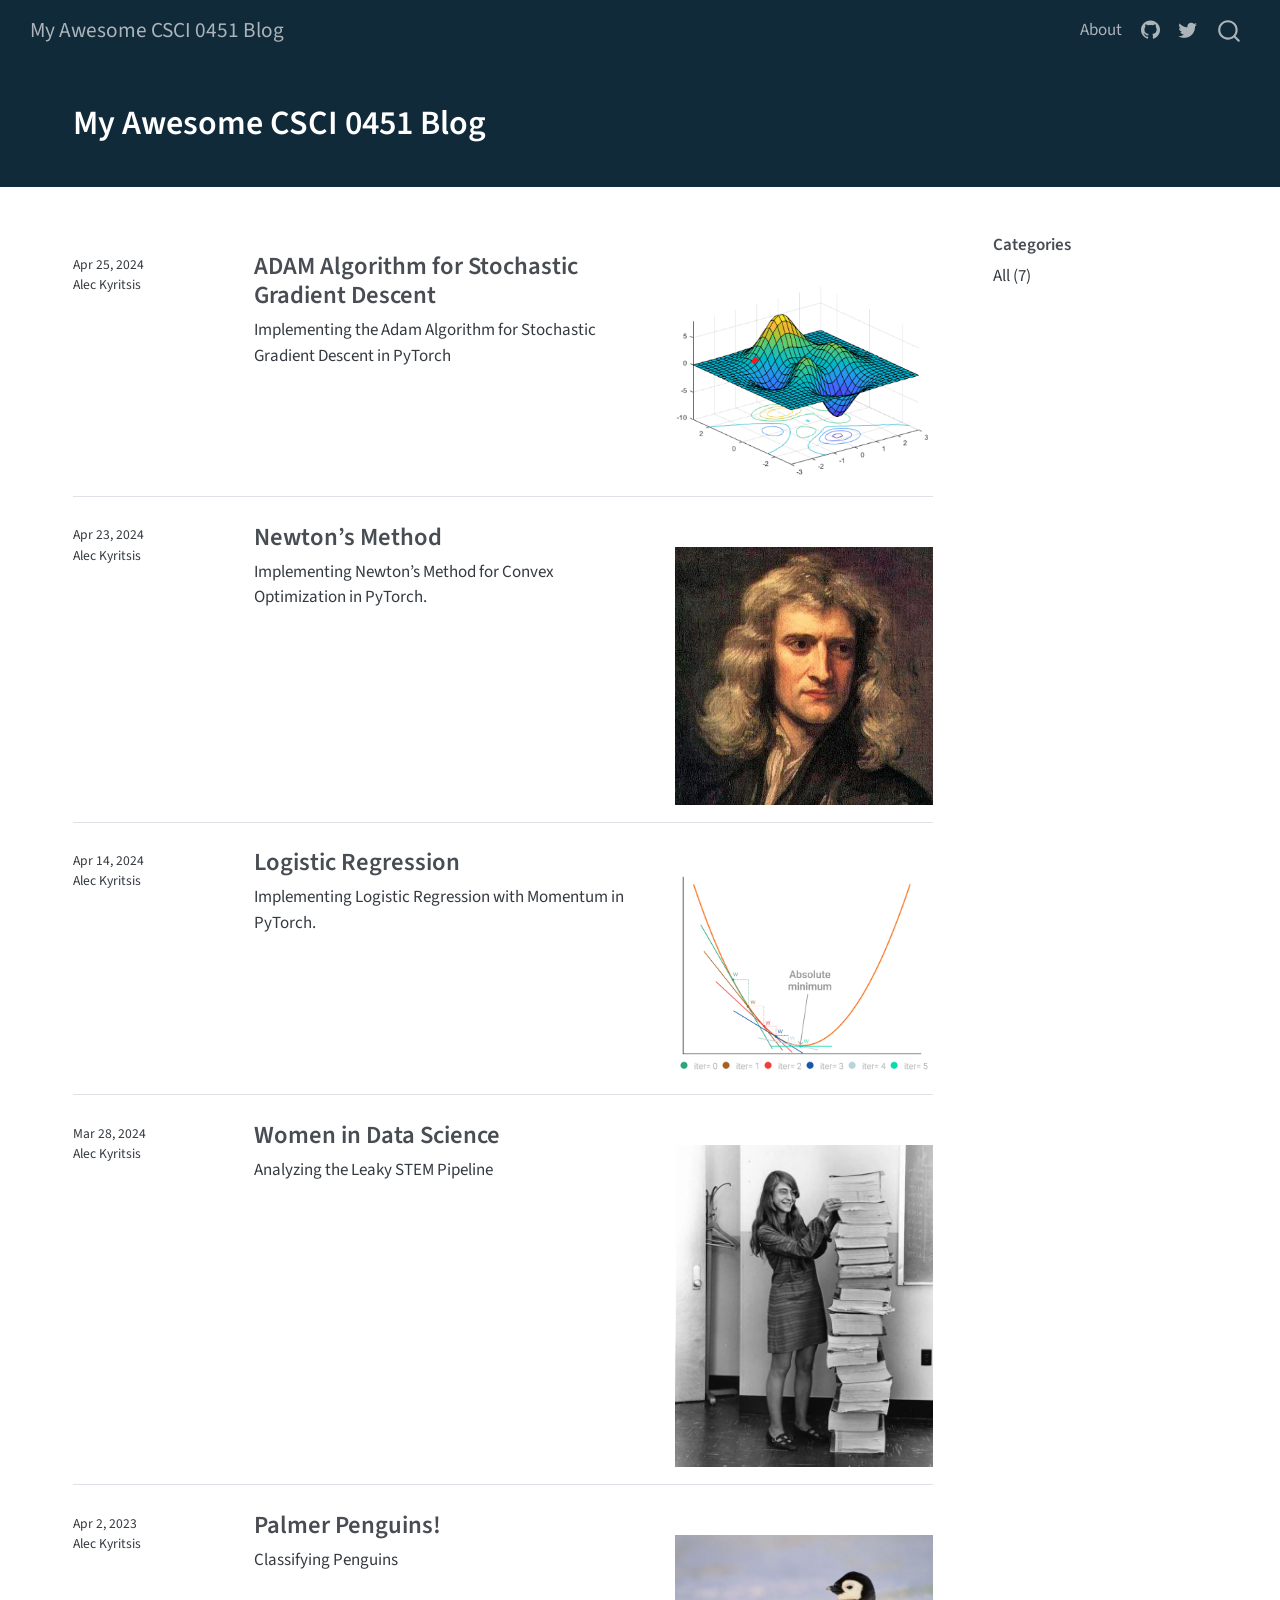
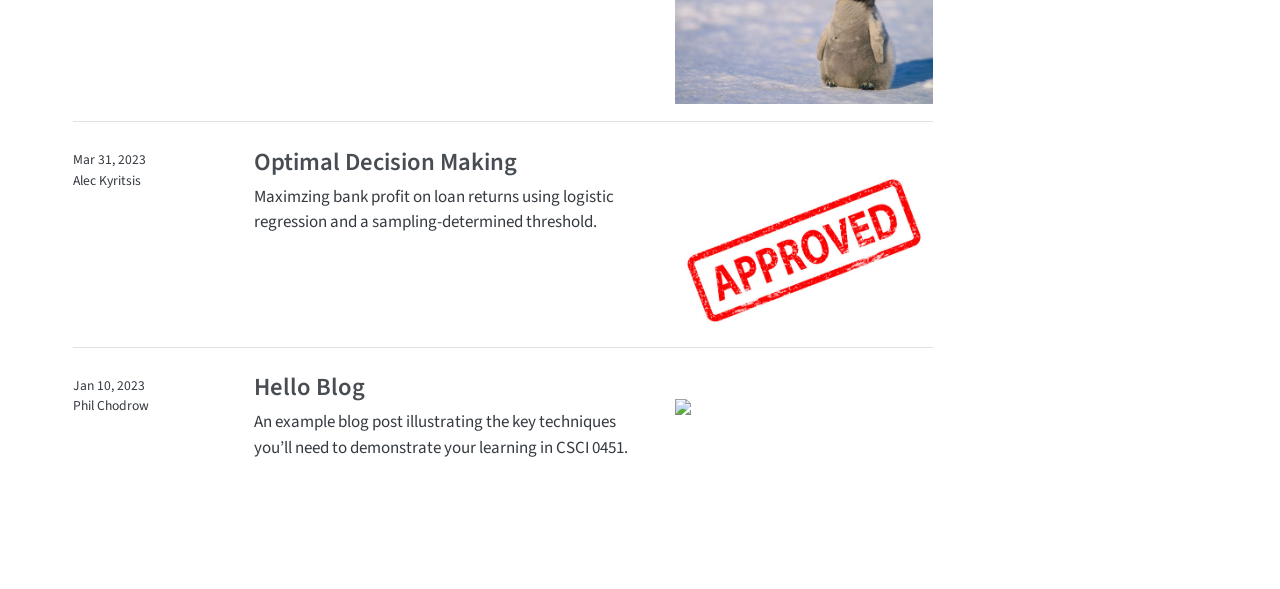
==== commit 64d10e87: "recommit for Adam Blog post render" ====
--- a/docs/index.html
+++ b/docs/index.html
@@ -209,7 +209,7 @@
 <!-- margin-sidebar -->
     <div id="quarto-margin-sidebar" class="sidebar margin-sidebar">
         
-    <h5 class="quarto-listing-category-title">Categories</h5><div class="quarto-listing-category category-default"><div class="category" data-category="">All <span class="quarto-category-count">(6)</span></div></div></div>
+    <h5 class="quarto-listing-category-title">Categories</h5><div class="quarto-listing-category category-default"><div class="category" data-category="">All <span class="quarto-category-count">(7)</span></div></div></div>
 <!-- main -->
 <main class="content quarto-banner-title-block column-page-left" id="quarto-document-content">
 
@@ -223,7 +223,35 @@
 
 <div class="quarto-listing quarto-listing-container-default" id="listing-listing">
 <div class="list quarto-listing-default">
-<div class="quarto-post image-right" data-index="0" data-listing-date-sort="1713844800000" data-listing-file-modified-sort="1713916124027" data-listing-date-modified-sort="NaN" data-listing-reading-time-sort="10" data-listing-word-count-sort="1998">
+<div class="quarto-post image-right" data-index="0" data-listing-date-sort="1714017600000" data-listing-file-modified-sort="1714869135432" data-listing-date-modified-sort="NaN" data-listing-reading-time-sort="14" data-listing-word-count-sort="2696">
+<div class="thumbnail">
+<p><a href="./posts/AdamAlgorithm/notebook.html" class="no-external"></a></p><a href="./posts/AdamAlgorithm/notebook.html" class="no-external">
+<p><img src="./posts/AdamAlgorithm/media/hill.jpg" class="thumbnail-image"></p>
+</a><p><a href="./posts/AdamAlgorithm/notebook.html" class="no-external"></a></p>
+</div>
+<div class="body">
+<h3 class="no-anchor listing-title">
+<a href="./posts/AdamAlgorithm/notebook.html" class="no-external">ADAM Algorithm for Stochastic Gradient Descent</a>
+</h3>
+<div class="listing-subtitle">
+<a href="./posts/AdamAlgorithm/notebook.html" class="no-external"></a>
+</div>
+<div class="listing-description">
+<a href="./posts/AdamAlgorithm/notebook.html" class="no-external">Implementing the Adam Algorithm for Stochastic Gradient Descent in PyTorch</a>
+</div>
+</div>
+<div class="metadata">
+<a href="./posts/AdamAlgorithm/notebook.html" class="no-external">
+<div class="listing-date">
+Apr 25, 2024
+</div>
+<div class="listing-author">
+Alec Kyritsis
+</div>
+</a>
+</div>
+</div>
+<div class="quarto-post image-right" data-index="1" data-listing-date-sort="1713844800000" data-listing-file-modified-sort="1713961112357" data-listing-date-modified-sort="NaN" data-listing-reading-time-sort="10" data-listing-word-count-sort="1998">
 <div class="thumbnail">
 <p><a href="./posts/NewtonMethod/index.html" class="no-external"></a></p><a href="./posts/NewtonMethod/index.html" class="no-external">
 <p><img src="./posts/NewtonMethod/media/newton.jpg" class="thumbnail-image"></p>
@@ -251,7 +279,7 @@
 </a>
 </div>
 </div>
-<div class="quarto-post image-right" data-index="1" data-listing-date-sort="1713067200000" data-listing-file-modified-sort="1713837671725" data-listing-date-modified-sort="NaN" data-listing-reading-time-sort="9" data-listing-word-count-sort="1605">
+<div class="quarto-post image-right" data-index="2" data-listing-date-sort="1713067200000" data-listing-file-modified-sort="1713837671725" data-listing-date-modified-sort="NaN" data-listing-reading-time-sort="9" data-listing-word-count-sort="1605">
 <div class="thumbnail">
 <p><a href="./posts/logisticRegression/notebook.html" class="no-external"></a></p><a href="./posts/logisticRegression/notebook.html" class="no-external">
 <p><img src="./posts/logisticRegression/media/descent.jpg" class="thumbnail-image"></p>
@@ -279,7 +307,7 @@
 </a>
 </div>
 </div>
-<div class="quarto-post image-right" data-index="2" data-listing-date-sort="1711598400000" data-listing-file-modified-sort="1712752087262" data-listing-date-modified-sort="NaN" data-listing-reading-time-sort="9" data-listing-word-count-sort="1758">
+<div class="quarto-post image-right" data-index="3" data-listing-date-sort="1711598400000" data-listing-file-modified-sort="1712752087262" data-listing-date-modified-sort="NaN" data-listing-reading-time-sort="9" data-listing-word-count-sort="1758">
 <div class="thumbnail">
 <p><a href="./posts/WomenInDataScience/index.html" class="no-external"></a></p><a href="./posts/WomenInDataScience/index.html" class="no-external">
 <p><img src="./posts/WomenInDataScience/Images/Margaret_Hamilton.jpg" class="thumbnail-image"></p>
@@ -307,7 +335,7 @@
 </a>
 </div>
 </div>
-<div class="quarto-post image-right" data-index="3" data-listing-date-sort="1680408000000" data-listing-file-modified-sort="1712329752852" data-listing-date-modified-sort="NaN" data-listing-reading-time-sort="7" data-listing-word-count-sort="1225">
+<div class="quarto-post image-right" data-index="4" data-listing-date-sort="1680408000000" data-listing-file-modified-sort="1712329752852" data-listing-date-modified-sort="NaN" data-listing-reading-time-sort="7" data-listing-word-count-sort="1225">
 <div class="thumbnail">
 <p><a href="./posts/palmerPenguins/index.html" class="no-external"></a></p><a href="./posts/palmerPenguins/index.html" class="no-external">
 <p><img src="./posts/palmerPenguins/media/penguinSmall.jpg" class="thumbnail-image"></p>
@@ -335,7 +363,7 @@
 </a>
 </div>
 </div>
-<div class="quarto-post image-right" data-index="4" data-listing-date-sort="1680235200000" data-listing-file-modified-sort="1713383385575" data-listing-date-modified-sort="NaN" data-listing-reading-time-sort="14" data-listing-word-count-sort="2637">
+<div class="quarto-post image-right" data-index="5" data-listing-date-sort="1680235200000" data-listing-file-modified-sort="1713383385575" data-listing-date-modified-sort="NaN" data-listing-reading-time-sort="14" data-listing-word-count-sort="2637">
 <div class="thumbnail">
 <p><a href="./posts/OptimalDecisionMaking/index.html" class="no-external"></a></p><a href="./posts/OptimalDecisionMaking/index.html" class="no-external">
 <p><img src="./posts/OptimalDecisionMaking/media/approve.jpg" class="thumbnail-image"></p>
@@ -363,7 +391,7 @@
 </a>
 </div>
 </div>
-<div class="quarto-post image-right" data-index="5" data-listing-date-sort="1673326800000" data-listing-file-modified-sort="1710286100567" data-listing-date-modified-sort="NaN" data-listing-reading-time-sort="3" data-listing-word-count-sort="441">
+<div class="quarto-post image-right" data-index="6" data-listing-date-sort="1673326800000" data-listing-file-modified-sort="1710286100567" data-listing-date-modified-sort="NaN" data-listing-reading-time-sort="3" data-listing-word-count-sort="441">
 <div class="thumbnail">
 <p><a href="./posts/blog-template/index.html" class="no-external"></a></p><a href="./posts/blog-template/index.html" class="no-external">
 <p><img src="./posts/blog-template/image.jpg" class="thumbnail-image"></p>
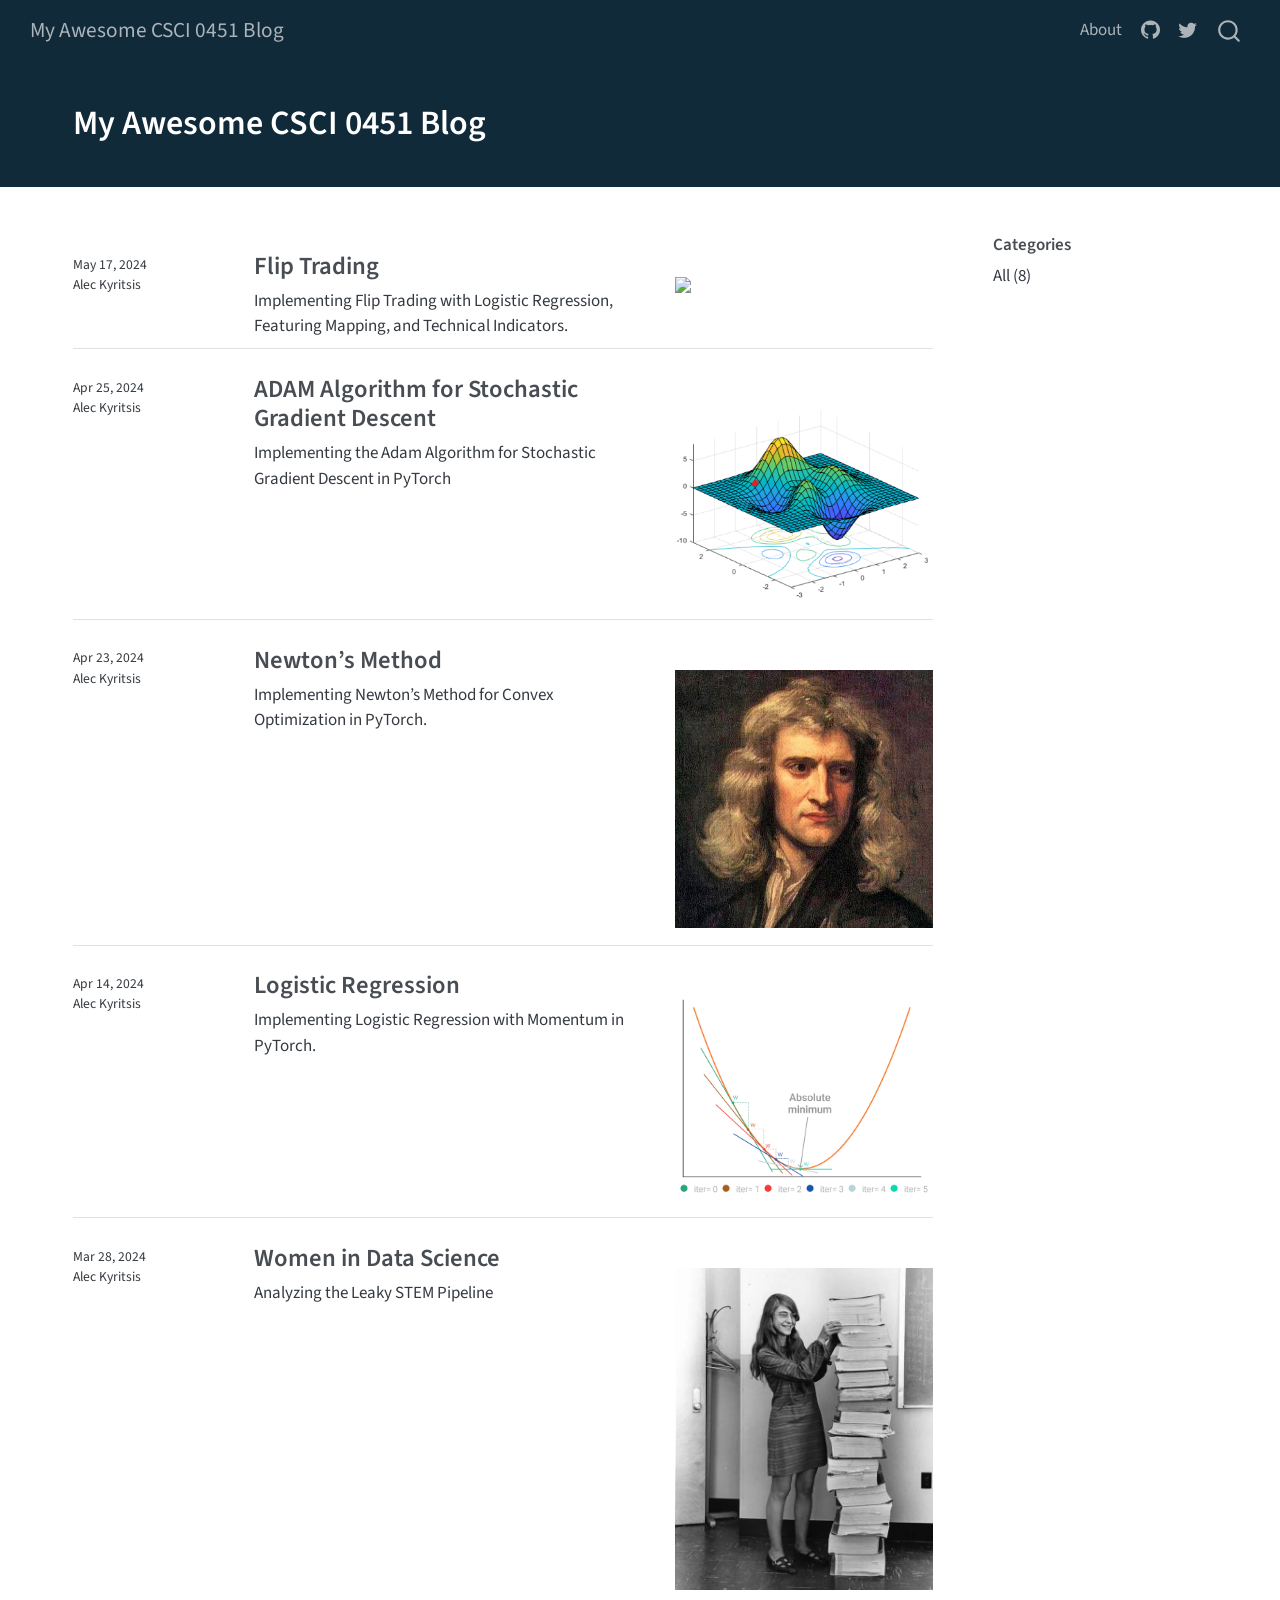
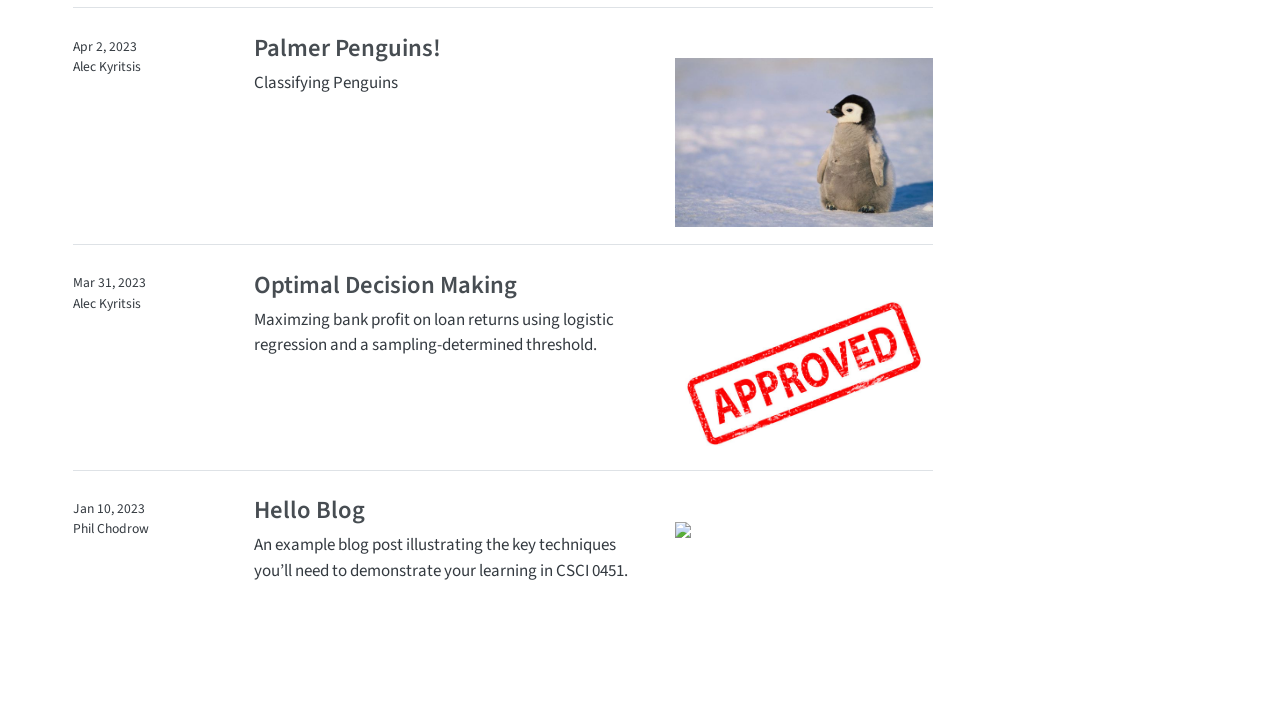
==== commit 5cfee082: "ldkfj" ====
--- a/docs/index.html
+++ b/docs/index.html
@@ -209,7 +209,7 @@
 <!-- margin-sidebar -->
     <div id="quarto-margin-sidebar" class="sidebar margin-sidebar">
         
-    <h5 class="quarto-listing-category-title">Categories</h5><div class="quarto-listing-category category-default"><div class="category" data-category="">All <span class="quarto-category-count">(7)</span></div></div></div>
+    <h5 class="quarto-listing-category-title">Categories</h5><div class="quarto-listing-category category-default"><div class="category" data-category="">All <span class="quarto-category-count">(8)</span></div></div></div>
 <!-- main -->
 <main class="content quarto-banner-title-block column-page-left" id="quarto-document-content">
 
@@ -223,7 +223,35 @@
 
 <div class="quarto-listing quarto-listing-container-default" id="listing-listing">
 <div class="list quarto-listing-default">
-<div class="quarto-post image-right" data-index="0" data-listing-date-sort="1714017600000" data-listing-file-modified-sort="1714869135432" data-listing-date-modified-sort="NaN" data-listing-reading-time-sort="14" data-listing-word-count-sort="2696">
+<div class="quarto-post image-right" data-index="0" data-listing-date-sort="1715918400000" data-listing-file-modified-sort="1716004219833" data-listing-date-modified-sort="NaN" data-listing-reading-time-sort="26" data-listing-word-count-sort="5029">
+<div class="thumbnail">
+<p><a href="./posts/FlipTrading/index.html" class="no-external"></a></p><a href="./posts/FlipTrading/index.html" class="no-external">
+<p><img src="./posts/FlipTrading" class="thumbnail-image"></p>
+</a><p><a href="./posts/FlipTrading/index.html" class="no-external"></a></p>
+</div>
+<div class="body">
+<h3 class="no-anchor listing-title">
+<a href="./posts/FlipTrading/index.html" class="no-external">Flip Trading</a>
+</h3>
+<div class="listing-subtitle">
+<a href="./posts/FlipTrading/index.html" class="no-external"></a>
+</div>
+<div class="listing-description">
+<a href="./posts/FlipTrading/index.html" class="no-external">Implementing Flip Trading with Logistic Regression, Featuring Mapping, and Technical Indicators.</a>
+</div>
+</div>
+<div class="metadata">
+<a href="./posts/FlipTrading/index.html" class="no-external">
+<div class="listing-date">
+May 17, 2024
+</div>
+<div class="listing-author">
+Alec Kyritsis
+</div>
+</a>
+</div>
+</div>
+<div class="quarto-post image-right" data-index="1" data-listing-date-sort="1714017600000" data-listing-file-modified-sort="1714948305541" data-listing-date-modified-sort="NaN" data-listing-reading-time-sort="14" data-listing-word-count-sort="2696">
 <div class="thumbnail">
 <p><a href="./posts/AdamAlgorithm/notebook.html" class="no-external"></a></p><a href="./posts/AdamAlgorithm/notebook.html" class="no-external">
 <p><img src="./posts/AdamAlgorithm/media/hill.jpg" class="thumbnail-image"></p>
@@ -251,7 +279,7 @@
 </a>
 </div>
 </div>
-<div class="quarto-post image-right" data-index="1" data-listing-date-sort="1713844800000" data-listing-file-modified-sort="1713961112357" data-listing-date-modified-sort="NaN" data-listing-reading-time-sort="10" data-listing-word-count-sort="1998">
+<div class="quarto-post image-right" data-index="2" data-listing-date-sort="1713844800000" data-listing-file-modified-sort="1713961112357" data-listing-date-modified-sort="NaN" data-listing-reading-time-sort="10" data-listing-word-count-sort="1998">
 <div class="thumbnail">
 <p><a href="./posts/NewtonMethod/index.html" class="no-external"></a></p><a href="./posts/NewtonMethod/index.html" class="no-external">
 <p><img src="./posts/NewtonMethod/media/newton.jpg" class="thumbnail-image"></p>
@@ -279,7 +307,7 @@
 </a>
 </div>
 </div>
-<div class="quarto-post image-right" data-index="2" data-listing-date-sort="1713067200000" data-listing-file-modified-sort="1713837671725" data-listing-date-modified-sort="NaN" data-listing-reading-time-sort="9" data-listing-word-count-sort="1605">
+<div class="quarto-post image-right" data-index="3" data-listing-date-sort="1713067200000" data-listing-file-modified-sort="1713837671725" data-listing-date-modified-sort="NaN" data-listing-reading-time-sort="9" data-listing-word-count-sort="1605">
 <div class="thumbnail">
 <p><a href="./posts/logisticRegression/notebook.html" class="no-external"></a></p><a href="./posts/logisticRegression/notebook.html" class="no-external">
 <p><img src="./posts/logisticRegression/media/descent.jpg" class="thumbnail-image"></p>
@@ -307,7 +335,7 @@
 </a>
 </div>
 </div>
-<div class="quarto-post image-right" data-index="3" data-listing-date-sort="1711598400000" data-listing-file-modified-sort="1712752087262" data-listing-date-modified-sort="NaN" data-listing-reading-time-sort="9" data-listing-word-count-sort="1758">
+<div class="quarto-post image-right" data-index="4" data-listing-date-sort="1711598400000" data-listing-file-modified-sort="1712752087262" data-listing-date-modified-sort="NaN" data-listing-reading-time-sort="9" data-listing-word-count-sort="1758">
 <div class="thumbnail">
 <p><a href="./posts/WomenInDataScience/index.html" class="no-external"></a></p><a href="./posts/WomenInDataScience/index.html" class="no-external">
 <p><img src="./posts/WomenInDataScience/Images/Margaret_Hamilton.jpg" class="thumbnail-image"></p>
@@ -335,7 +363,7 @@
 </a>
 </div>
 </div>
-<div class="quarto-post image-right" data-index="4" data-listing-date-sort="1680408000000" data-listing-file-modified-sort="1712329752852" data-listing-date-modified-sort="NaN" data-listing-reading-time-sort="7" data-listing-word-count-sort="1225">
+<div class="quarto-post image-right" data-index="5" data-listing-date-sort="1680408000000" data-listing-file-modified-sort="1712329752852" data-listing-date-modified-sort="NaN" data-listing-reading-time-sort="7" data-listing-word-count-sort="1225">
 <div class="thumbnail">
 <p><a href="./posts/palmerPenguins/index.html" class="no-external"></a></p><a href="./posts/palmerPenguins/index.html" class="no-external">
 <p><img src="./posts/palmerPenguins/media/penguinSmall.jpg" class="thumbnail-image"></p>
@@ -363,7 +391,7 @@
 </a>
 </div>
 </div>
-<div class="quarto-post image-right" data-index="5" data-listing-date-sort="1680235200000" data-listing-file-modified-sort="1713383385575" data-listing-date-modified-sort="NaN" data-listing-reading-time-sort="14" data-listing-word-count-sort="2637">
+<div class="quarto-post image-right" data-index="6" data-listing-date-sort="1680235200000" data-listing-file-modified-sort="1713383385575" data-listing-date-modified-sort="NaN" data-listing-reading-time-sort="14" data-listing-word-count-sort="2637">
 <div class="thumbnail">
 <p><a href="./posts/OptimalDecisionMaking/index.html" class="no-external"></a></p><a href="./posts/OptimalDecisionMaking/index.html" class="no-external">
 <p><img src="./posts/OptimalDecisionMaking/media/approve.jpg" class="thumbnail-image"></p>
@@ -391,7 +419,7 @@
 </a>
 </div>
 </div>
-<div class="quarto-post image-right" data-index="6" data-listing-date-sort="1673326800000" data-listing-file-modified-sort="1710286100567" data-listing-date-modified-sort="NaN" data-listing-reading-time-sort="3" data-listing-word-count-sort="441">
+<div class="quarto-post image-right" data-index="7" data-listing-date-sort="1673326800000" data-listing-file-modified-sort="1710286100567" data-listing-date-modified-sort="NaN" data-listing-reading-time-sort="3" data-listing-word-count-sort="441">
 <div class="thumbnail">
 <p><a href="./posts/blog-template/index.html" class="no-external"></a></p><a href="./posts/blog-template/index.html" class="no-external">
 <p><img src="./posts/blog-template/image.jpg" class="thumbnail-image"></p>
